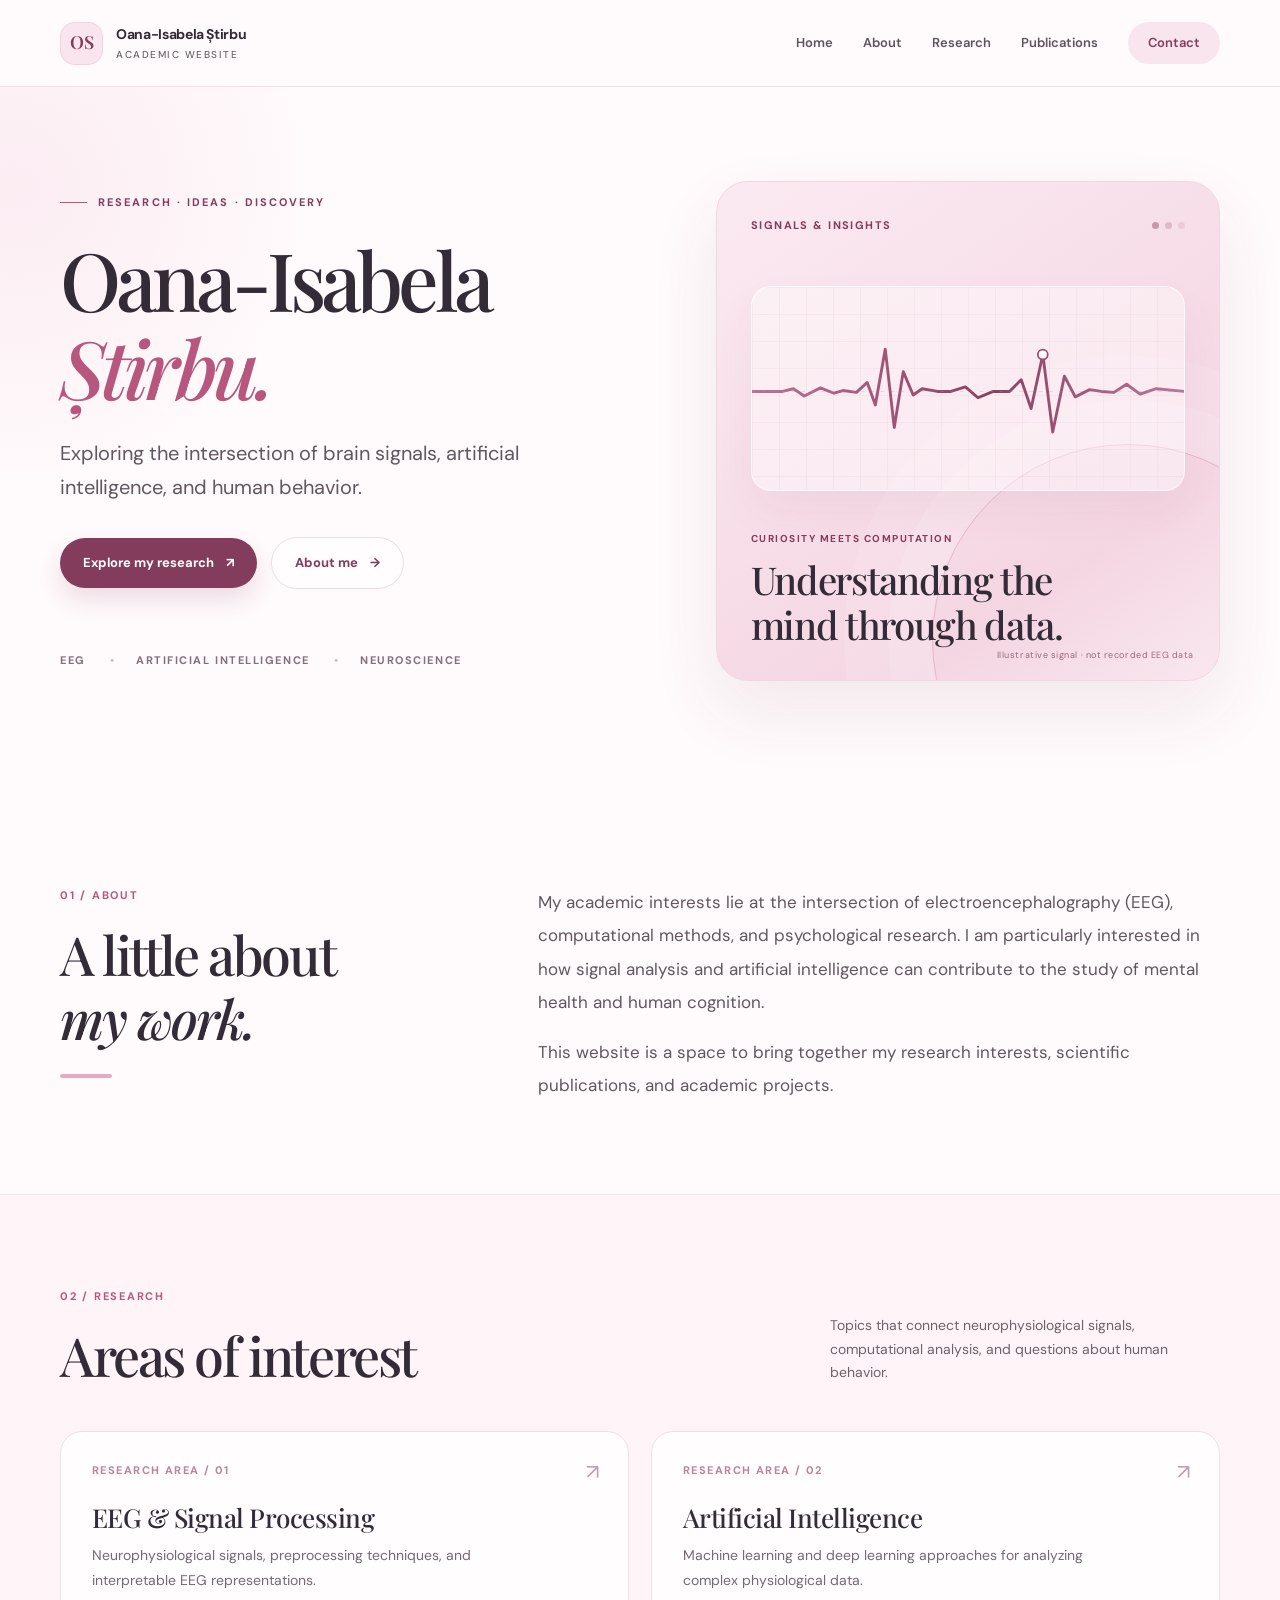
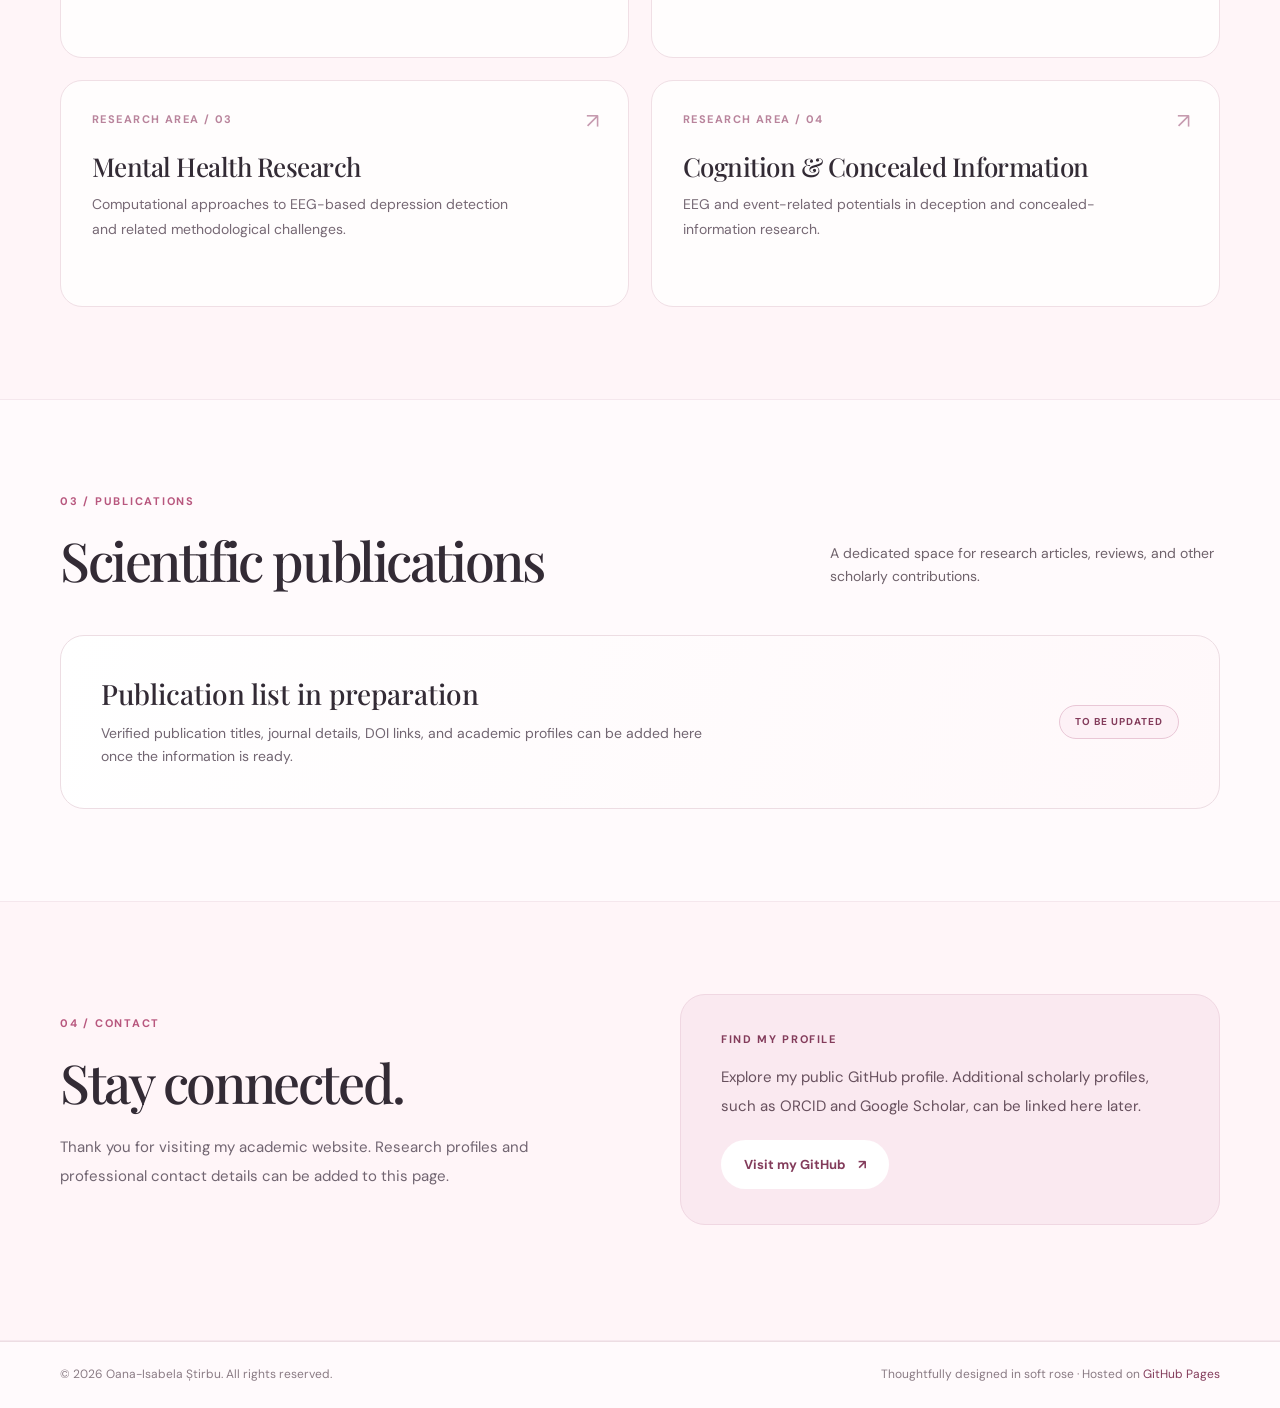
==== index.html @ c4bf199b "Add files via upload" ====
<!DOCTYPE html>
<html lang="en">
<head>
  <meta charset="UTF-8">
  <meta name="viewport" content="width=device-width, initial-scale=1.0">
  <meta name="theme-color" content="#fff8fa">
  <meta name="description" content="The academic website of Oana-Isabela Știrbu. Research interests in EEG, artificial intelligence, mental health, and cognitive neuroscience.">
  <meta property="og:type" content="website">
  <meta property="og:title" content="Oana-Isabela Știrbu | Academic Website">
  <meta property="og:description" content="Research, publications, and academic interests in EEG and artificial intelligence.">
  <title>Oana-Isabela Știrbu | Research & Publications</title>
  <link rel="preconnect" href="https://fonts.googleapis.com">
  <link rel="preconnect" href="https://fonts.gstatic.com" crossorigin>
  <link href="https://fonts.googleapis.com/css2?family=DM+Sans:wght@400;500;600;700&family=Playfair+Display:ital,wght@0,400;0,500;0,600;1,400;1,500&display=swap" rel="stylesheet">
  <style>
    :root {
      --paper: #fffafc;
      --cream: #fffdfd;
      --rose-50: #fdf2f6;
      --rose-100: #f9e5ed;
      --rose-200: #f2cedd;
      --rose-300: #e6a9c1;
      --rose-500: #b8577e;
      --rose-700: #833c5b;
      --ink: #332b35;
      --muted: #6f626b;
      --line: #eddde3;
      --shadow: 0 30px 70px rgba(116, 55, 81, .09);
    }
    * { box-sizing: border-box; }
    html { scroll-behavior: smooth; }
    body {
      margin: 0;
      background: var(--paper);
      color: var(--ink);
      font-family: "DM Sans", system-ui, -apple-system, Segoe UI, sans-serif;
      line-height: 1.65;
      -webkit-font-smoothing: antialiased;
    }
    a { color: inherit; }
    a:focus-visible, button:focus-visible { outline: 3px solid var(--rose-500); outline-offset: 4px; }
    ::selection { background: var(--rose-200); color: var(--ink); }
    .skip-link { position: absolute; top: -70px; left: 12px; z-index: 100; padding: 8px 16px; background: white; }
    .skip-link:focus { top: 12px; }
    .container { width: min(1160px, calc(100% - 64px)); margin: 0 auto; }
    .topbar {
      position: sticky; top: 0; z-index: 30;
      background: rgba(255, 250, 252, .92);
      backdrop-filter: blur(16px);
      border-bottom: 1px solid rgba(237, 221, 227, .82);
    }
    .topbar-inner { height: 86px; display: flex; align-items: center; justify-content: space-between; gap: 24px; }
    .brand { display: inline-flex; align-items: center; gap: 13px; text-decoration: none; min-width: 0; }
    .monogram {
      display: grid; place-items: center;
      height: 43px; width: 43px; border-radius: 15px;
      background: var(--rose-100); color: var(--rose-700);
      font-family: "Playfair Display", Georgia, serif;
      font-size: 18px; font-weight: 600;
      box-shadow: inset 0 0 0 1px rgba(184, 87, 126, .12);
    }
    .brand-name { font-weight: 700; font-size: 14px; letter-spacing: -.025em; white-space: nowrap; }
    .brand-sub { display: block; color: var(--muted); font-weight: 500; font-size: 10px; letter-spacing: .15em; text-transform: uppercase; margin-top: 1px; }
    .nav-links { display: flex; gap: 30px; align-items: center; }
    .nav-links a { font-size: 13px; font-weight: 600; text-decoration: none; color: #5f535d; transition: color .2s; }
    .nav-links a:hover { color: var(--rose-500); }
    .nav-links a:last-child { padding: 10px 20px; background: var(--rose-100); border-radius: 25px; color: var(--rose-700); }
    .nav-toggle { display: none; background: none; border: 1px solid var(--line); border-radius: 12px; padding: 9px 12px; color: var(--rose-700); cursor: pointer; font: inherit; }
    main { overflow: hidden; }
    section { scroll-margin-top: 106px; }
    .hero { position: relative; padding: 94px 0 113px; overflow: hidden; }
    .hero::before {
      content: ""; position: absolute; height: 600px; width: 600px;
      background: radial-gradient(circle, rgba(249, 229, 237, .66) 0%, rgba(249, 229, 237, 0) 71%);
      left: -285px; top: -200px; pointer-events: none;
    }
    .hero-grid { position: relative; display: grid; grid-template-columns: 1.08fr .92fr; gap: 64px; align-items: center; }
    .eyebrow { display: flex; align-items: center; gap: 11px; color: var(--rose-700); font-size: 11px; text-transform: uppercase; letter-spacing: .19em; font-weight: 700; }
    .eyebrow::before { content: ""; width: 27px; height: 1px; background: var(--rose-500); }
    h1, h2, h3, p { margin-top: 0; }
    .hero h1 { margin: 24px 0 26px; font: 500 clamp(58px, 6.3vw, 94px)/1.08 "Playfair Display", Georgia, serif; letter-spacing: -.06em; }
    .hero h1 span { display: block; }
    .hero h1 .name-last { color: var(--rose-500); font-style: italic; }
    .hero-lead { font: 400 clamp(17px, 1.7vw, 20px)/1.72 "DM Sans", sans-serif; max-width: 550px; color: #615760; margin-bottom: 33px; }
    .hero-actions { display: flex; flex-wrap: wrap; gap: 14px; align-items: center; }
    .btn { display: inline-flex; align-items: center; justify-content: center; gap: 12px; border-radius: 30px; text-decoration: none; padding: 14px 23px; font-size: 13px; font-weight: 700; transition: transform .2s, box-shadow .2s, background .2s; }
    .btn:hover { transform: translateY(-2px); }
    .btn-primary { background: var(--rose-700); color: white; box-shadow: 0 12px 23px rgba(131, 60, 91, .15); }
    .btn-primary:hover { background: #71314c; box-shadow: 0 15px 30px rgba(131, 60, 91, .19); }
    .btn-secondary { border: 1px solid var(--line); background: rgba(255,255,255,.68); color: var(--rose-700); }
    .hero-bottom { margin-top: 62px; display: flex; gap: 24px; flex-wrap: wrap; color: #81717c; font-size: 11px; font-weight: 700; text-transform: uppercase; letter-spacing: .14em; }
    .hero-bottom span:not(:first-child)::before { content: "•"; margin-right: 21px; color: #d5b6c3; }
    .visual-card {
      position: relative; isolation: isolate; min-height: 480px; padding: 34px;
      border-radius: 32px; background: linear-gradient(145deg, #fbeaf1 0%, #f4d6e2 75%, #f9e7ee 100%);
      box-shadow: var(--shadow); overflow: hidden;
      border: 1px solid #f1d7e0;
    }
    .visual-card::after { content: ""; position: absolute; z-index: -1; right: -105px; bottom: -156px; width: 390px; height: 390px; border: 1px solid rgba(175, 90, 123, .25); border-radius: 50%; box-shadow: 0 0 0 44px rgba(255,255,255,.11), 0 0 0 88px rgba(255,255,255,.09); }
    .visual-top { display: flex; align-items: center; justify-content: space-between; gap: 12px; color: var(--rose-700); font-size: 11px; font-weight: 700; text-transform: uppercase; letter-spacing: .13em; }
    .visual-dots { display: flex; gap: 6px; }
    .visual-dots i { display: block; width: 7px; height: 7px; border-radius: 50%; background: rgba(131,60,91,.43); }
    .visual-dots i:nth-child(2) { background: rgba(131,60,91,.22); }
    .visual-dots i:nth-child(3) { background: rgba(131,60,91,.12); }
    .wave-window {
      margin-top: 52px; border-radius: 20px; overflow: hidden;
      background: rgba(255,255,255,.42);
      border: 1px solid rgba(255,255,255,.67);
      box-shadow: 0 20px 40px rgba(137,61,95,.06);
    }
    .wave-window svg { display: block; height: auto; width: 100%; }
    .wave-line { stroke-dasharray: 1100; stroke-dashoffset: 1100; animation: reveal 2.7s 0.2s ease forwards; }
    @keyframes reveal { to { stroke-dashoffset: 0; } }
    .visual-copy { margin-top: 40px; }
    .visual-copy p { margin: 0 0 10px; color: var(--rose-700); font-size: 10px; font-weight: 700; letter-spacing: .15em; text-transform: uppercase; }
    .visual-copy h2 { margin: 0; max-width: 370px; font: 500 clamp(28px, 3vw, 43px)/1.16 "Playfair Display", Georgia, serif; letter-spacing: -.035em; }
    .visual-note { position: absolute; bottom: 17px; right: 25px; color: #936b7c; font-size: 9px; letter-spacing: .06em; }
    .section { padding: 92px 0; }
    .section--tinted { background: #fff5f8; border-top: 1px solid #f5e7ed; border-bottom: 1px solid #f5e7ed; }
    .section-heading { display: flex; justify-content: space-between; align-items: end; gap: 20px; margin-bottom: 44px; }
    .section-label { color: var(--rose-500); font-size: 11px; font-weight: 700; letter-spacing: .16em; text-transform: uppercase; margin-bottom: 18px; }
    .section-heading h2, .about-grid h2, .contact-grid h2 { margin-bottom: 0; font: 500 clamp(37px, 4.2vw, 56px)/1.18 "Playfair Display", Georgia, serif; letter-spacing: -.045em; }
    .section-heading p { color: var(--muted); font-size: 14px; max-width: 390px; margin-bottom: 3px; }
    .about-grid { display: grid; grid-template-columns: .72fr 1.28fr; align-items: start; gap: 95px; }
    .about-grid .about-copy { max-width: 670px; }
    .about-copy p { font-size: 17px; color: #615760; line-height: 1.95; }
    .about-copy p:last-child { margin-bottom: 0; }
    .about-accent { width: 52px; height: 4px; border-radius: 10px; background: var(--rose-300); margin-top: 25px; }
    .research-grid { display: grid; grid-template-columns: repeat(2, 1fr); gap: 22px; }
    .research-card { position: relative; min-height: 227px; padding: 29px 31px 28px; background: var(--cream); border: 1px solid #f0dfe5; border-radius: 22px; transition: transform .22s, box-shadow .22s; overflow: hidden; }
    .research-card:hover { transform: translateY(-4px); box-shadow: var(--shadow); }
    .research-card .card-number { color: #b9849c; font-size: 11px; letter-spacing: .13em; font-weight: 700; }
    .research-card h3 { margin: 22px 0 9px; font: 500 26px/1.28 "Playfair Display", Georgia, serif; letter-spacing: -.02em; }
    .research-card p { max-width: 430px; margin-bottom: 0; color: #766874; font-size: 14px; line-height: 1.78; }
    .research-card::after { content: "↗"; position: absolute; right: 29px; top: 23px; color: #c69aaf; font-size: 21px; }
    .publication-box { border: 1px solid var(--line); background: linear-gradient(110deg, white, #fff8fa); padding: 40px; border-radius: 24px; display: flex; gap: 25px; justify-content: space-between; align-items: center; }
    .publication-box h3 { font: 500 28px/1.3 "Playfair Display", Georgia, serif; margin-bottom: 9px; }
    .publication-box p { max-width: 630px; margin: 0; color: #716571; font-size: 14px; }
    .publication-tag { flex: 0 0 auto; border: 1px solid #e9c7d6; background: #fdf1f6; color: var(--rose-700); border-radius: 30px; padding: 8px 15px; font-size: 10px; text-transform: uppercase; font-weight: 700; letter-spacing: .1em; }
    .contact-section { padding-bottom: 115px; }
    .contact-grid { display: grid; grid-template-columns: 1fr 1fr; align-items: center; gap: 80px; }
    .contact-grid h2 { margin-bottom: 20px; }
    .contact-grid p { color: #716571; font-size: 15px; line-height: 1.9; max-width: 500px; }
    .contact-panel { padding: 35px 40px; background: #fae9f0; border-radius: 25px; border: 1px solid #f0d7e2; }
    .contact-panel .panel-label { color: var(--rose-700); font-size: 11px; font-weight: 700; text-transform: uppercase; letter-spacing: .15em; margin-bottom: 15px; }
    .contact-panel p { color: #67505d; margin-bottom: 20px; }
    .contact-panel .btn { background: white; color: var(--rose-700); }
    footer { border-top: 1px solid var(--line); padding: 23px 0; }
    .footer-inner { display: flex; justify-content: space-between; align-items: center; gap: 15px; color: #8a7b84; font-size: 12px; }
    .footer-inner a { color: var(--rose-700); text-decoration: none; }
    .footer-inner a:hover { text-decoration: underline; }
    @media (max-width: 920px) {
      .hero-grid { grid-template-columns: 1fr 1fr; gap: 32px; }
      .hero { padding: 70px 0 90px; }
      .visual-card { min-height: 440px; padding: 28px; }
      .nav-links { gap: 18px; }
      .about-grid { gap: 35px; }
      .contact-grid { gap: 35px; }
    }
    @media (max-width: 700px) {
      .container { width: min(100% - 36px, 560px); }
      .topbar-inner { height: 73px; }
      .brand-name { font-size: 12px; }
      .nav-toggle { display: inline-flex; }
      .nav-links { display: none; position: absolute; top: 73px; left: 0; right: 0; padding: 19px 23px 25px; background: var(--paper); flex-direction: column; align-items: stretch; gap: 7px; border-bottom: 1px solid var(--line); box-shadow: 0 18px 28px rgba(86, 51, 66, .08); }
      .nav-links.open { display: flex; }
      .nav-links a { padding: 10px 7px; }
      .nav-links a:last-child { text-align: center; }
      .hero { padding: 63px 0 75px; }
      .hero-grid, .about-grid, .contact-grid { grid-template-columns: 1fr; }
      .hero h1 { font-size: clamp(57px, 12vw, 76px); }
      .hero-lead { font-size: 17px; }
      .hero-bottom { margin-top: 34px; gap: 11px; }
      .hero-bottom span:not(:first-child)::before { margin-right: 8px; }
      .visual-card { min-height: 430px; }
      .section { padding: 70px 0; }
      .section-heading { display: block; }
      .section-heading h2 { margin-bottom: 17px; }
      .research-grid { grid-template-columns: 1fr; }
      .research-card { min-height: 190px; }
      .publication-box { padding: 28px; display: block; }
      .publication-tag { display: inline-block; margin-top: 22px; }
      .contact-section { padding-bottom: 70px; }
      .contact-panel { padding: 28px; }
      .footer-inner { display: block; }
      .footer-inner span { display: block; margin-top: 5px; }
    }
    @media (prefers-reduced-motion: reduce) {
      html { scroll-behavior: auto; }
      *, *::before, *::after { animation-duration: .01ms !important; transition-duration: .01ms !important; }
      .wave-line { stroke-dashoffset: 0; }
    }
  </style>
</head>
<body>
  <a class="skip-link" href="#main">Skip to content</a>
  <header class="topbar">
    <div class="container topbar-inner">
      <a class="brand" href="#home" aria-label="Oana-Isabela Știrbu, homepage">
        <span class="monogram" aria-hidden="true">OS</span>
        <span class="brand-name">Oana-Isabela Știrbu<span class="brand-sub">Academic website</span></span>
      </a>
      <button class="nav-toggle" type="button" aria-expanded="false" aria-controls="site-nav">Menu ☰</button>
      <nav class="nav-links" id="site-nav" aria-label="Main navigation">
        <a href="#home">Home</a>
        <a href="#about">About</a>
        <a href="#research">Research</a>
        <a href="#publications">Publications</a>
        <a href="#contact">Contact</a>
      </nav>
    </div>
  </header>

  <main id="main">
    <section class="hero" id="home" aria-labelledby="home-title">
      <div class="container hero-grid">
        <div>
          <div class="eyebrow">Research · Ideas · Discovery</div>
          <h1 id="home-title"><span>Oana-Isabela</span><span class="name-last">Știrbu.</span></h1>
          <p class="hero-lead">Exploring the intersection of brain signals, artificial intelligence, and human behavior.</p>
          <div class="hero-actions">
            <a class="btn btn-primary" href="#research">Explore my research <span aria-hidden="true">↗</span></a>
            <a class="btn btn-secondary" href="#about">About me <span aria-hidden="true">→</span></a>
          </div>
          <div class="hero-bottom" aria-label="Research areas">
            <span>EEG</span><span>Artificial Intelligence</span><span>Neuroscience</span>
          </div>
        </div>
        <div class="visual-card" aria-label="Decorative illustration of a conceptual EEG signal">
          <div class="visual-top"><span>Signals &amp; insights</span><span class="visual-dots" aria-hidden="true"><i></i><i></i><i></i></span></div>
          <div class="wave-window" aria-hidden="true">
            <svg viewBox="0 0 480 225" role="img" aria-label="Conceptual EEG waveform">
              <defs>
                <pattern id="grid" width="30" height="30" patternUnits="userSpaceOnUse"><path d="M 30 0 L 0 0 0 30" fill="none" stroke="#d9a9bd" stroke-opacity=".25" stroke-width="1"/></pattern>
                <linearGradient id="grad" x1="0" x2="1"><stop offset="0" stop-color="#bd7194"/><stop offset=".55" stop-color="#8b3f60"/><stop offset="1" stop-color="#ba7797"/></linearGradient>
              </defs>
              <rect width="480" height="225" fill="url(#grid)"/>
              <path d="M0 116 L34 116 L46 113 L58 121 L76 112 L91 118 L101 115 L116 117 L128 106 L137 131 L148 69 L158 156 L168 94 L179 120 L189 113 L206 116 L221 116 L237 111 L251 123 L268 116 L286 116 L299 103 L310 135 L323 75 L334 161 L347 99 L359 122 L375 114 L388 116 L402 117 L416 108 L431 119 L449 113 L480 116" fill="none" stroke="url(#grad)" stroke-width="3.2" stroke-linecap="round" stroke-linejoin="round" class="wave-line"/>
              <path d="M0 116 L480 116" stroke="#bc88a0" stroke-opacity=".32" stroke-width="1" stroke-dasharray="4 7"/>
              <circle cx="323" cy="75" r="5.5" fill="#fff" stroke="#9d4d71" stroke-width="2"/>
            </svg>
          </div>
          <div class="visual-copy">
            <p>Curiosity meets computation</p>
            <h2>Understanding the mind through data.</h2>
          </div>
          <span class="visual-note">Illustrative signal · not recorded EEG data</span>
        </div>
      </div>
    </section>

    <section class="section" id="about" aria-labelledby="about-title">
      <div class="container about-grid">
        <div>
          <div class="section-label">01 / About</div>
          <h2 id="about-title">A little about<br><em>my work.</em></h2>
          <div class="about-accent"></div>
        </div>
        <div class="about-copy">
          <p>My academic interests lie at the intersection of electroencephalography (EEG), computational methods, and psychological research. I am particularly interested in how signal analysis and artificial intelligence can contribute to the study of mental health and human cognition.</p>
          <p>This website is a space to bring together my research interests, scientific publications, and academic projects.</p>
        </div>
      </div>
    </section>

    <section class="section section--tinted" id="research" aria-labelledby="research-title">
      <div class="container">
        <div class="section-heading">
          <div><div class="section-label">02 / Research</div><h2 id="research-title">Areas of interest</h2></div>
          <p>Topics that connect neurophysiological signals, computational analysis, and questions about human behavior.</p>
        </div>
        <div class="research-grid">
          <article class="research-card"><div class="card-number">RESEARCH AREA / 01</div><h3>EEG &amp; Signal Processing</h3><p>Neurophysiological signals, preprocessing techniques, and interpretable EEG representations.</p></article>
          <article class="research-card"><div class="card-number">RESEARCH AREA / 02</div><h3>Artificial Intelligence</h3><p>Machine learning and deep learning approaches for analyzing complex physiological data.</p></article>
          <article class="research-card"><div class="card-number">RESEARCH AREA / 03</div><h3>Mental Health Research</h3><p>Computational approaches to EEG-based depression detection and related methodological challenges.</p></article>
          <article class="research-card"><div class="card-number">RESEARCH AREA / 04</div><h3>Cognition &amp; Concealed Information</h3><p>EEG and event-related potentials in deception and concealed-information research.</p></article>
        </div>
      </div>
    </section>

    <section class="section" id="publications" aria-labelledby="publications-title">
      <div class="container">
        <div class="section-heading">
          <div><div class="section-label">03 / Publications</div><h2 id="publications-title">Scientific publications</h2></div>
          <p>A dedicated space for research articles, reviews, and other scholarly contributions.</p>
        </div>
        <div class="publication-box">
          <div><h3>Publication list in preparation</h3><p>Verified publication titles, journal details, DOI links, and academic profiles can be added here once the information is ready.</p></div>
          <span class="publication-tag">To be updated</span>
        </div>
      </div>
    </section>

    <section class="section section--tinted contact-section" id="contact" aria-labelledby="contact-title">
      <div class="container contact-grid">
        <div>
          <div class="section-label">04 / Contact</div>
          <h2 id="contact-title">Stay connected.</h2>
          <p>Thank you for visiting my academic website. Research profiles and professional contact details can be added to this page.</p>
        </div>
        <div class="contact-panel">
          <div class="panel-label">Find my profile</div>
          <p>Explore my public GitHub profile. Additional scholarly profiles, such as ORCID and Google Scholar, can be linked here later.</p>
          <a class="btn" href="https://github.com/oanaisabelastirbu" target="_blank" rel="noopener noreferrer">Visit my GitHub <span aria-hidden="true">↗</span></a>
        </div>
      </div>
    </section>
  </main>

  <footer>
    <div class="container footer-inner"><div>© <span id="year">2026</span> Oana-Isabela Știrbu. All rights reserved.</div><span>Thoughtfully designed in soft rose · Hosted on <a href="https://pages.github.com/" target="_blank" rel="noopener noreferrer">GitHub Pages</a></span></div>
  </footer>
  <script>
    const toggle = document.querySelector('.nav-toggle');
    const navigation = document.querySelector('#site-nav');
    toggle.addEventListener('click', () => {
      const open = navigation.classList.toggle('open');
      toggle.setAttribute('aria-expanded', String(open));
    });
    navigation.querySelectorAll('a').forEach(link => link.addEventListener('click', () => {
      navigation.classList.remove('open');
      toggle.setAttribute('aria-expanded', 'false');
    }));
    document.querySelector('#year').textContent = new Date().getFullYear();
  </script>
</body>
</html>
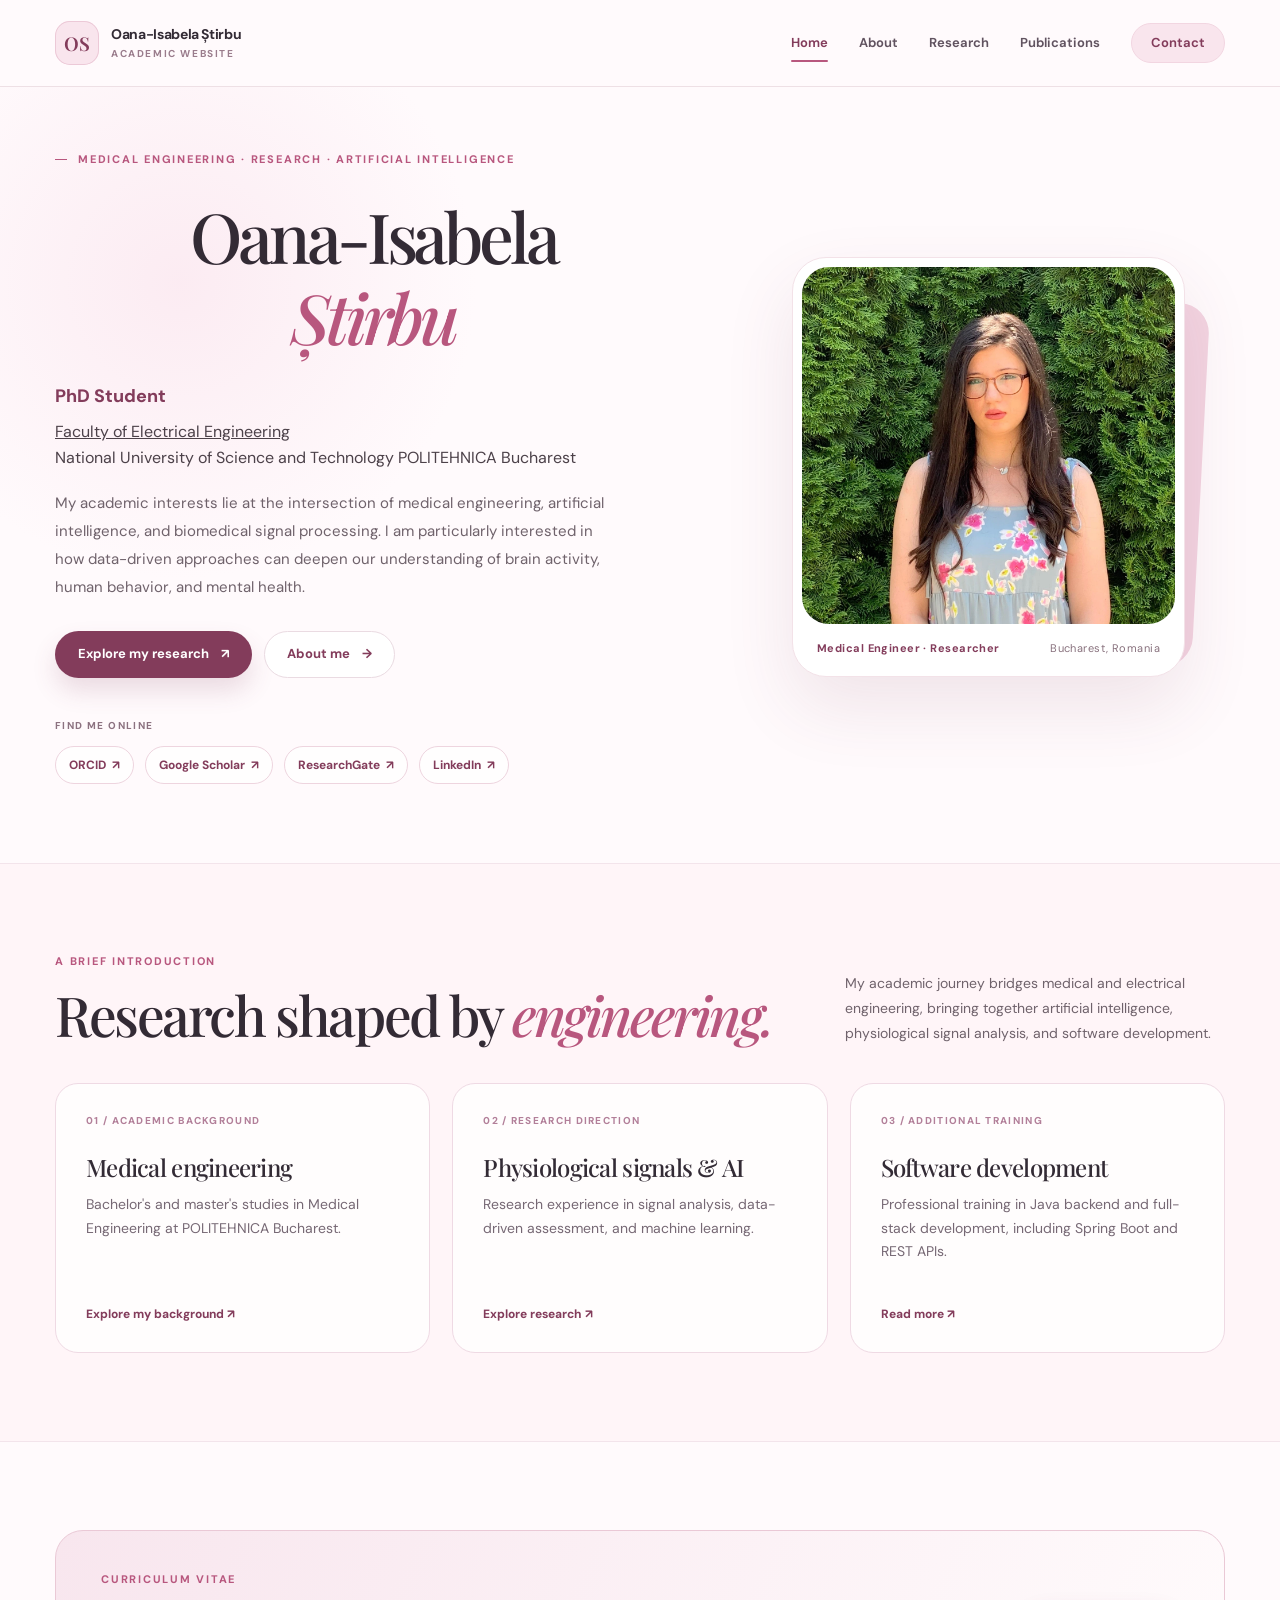
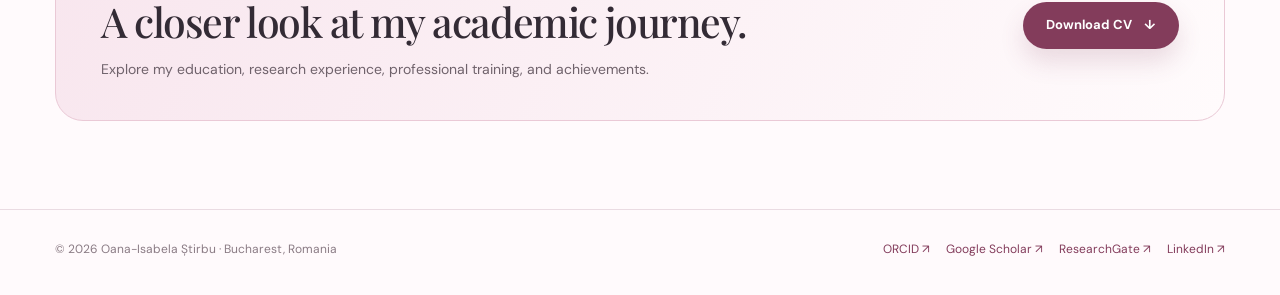
==== commit 071937df: "Publish academic website - version 15" ====
--- a/index.html
+++ b/index.html
@@ -1,327 +1,78 @@
 <!DOCTYPE html>
 <html lang="en">
 <head>
-  <meta charset="UTF-8">
-  <meta name="viewport" content="width=device-width, initial-scale=1.0">
-  <meta name="theme-color" content="#fff8fa">
-  <meta name="description" content="The academic website of Oana-Isabela Știrbu. Research interests in EEG, artificial intelligence, mental health, and cognitive neuroscience.">
+  <meta charset="utf-8">
+  <meta name="viewport" content="width=device-width, initial-scale=1">
+  <meta name="theme-color" content="#fffafc">
+  <meta name="description" content="Oana-Isabela Știrbu — PhD student in Electrical Engineering at POLITEHNICA Bucharest, medical engineer and researcher.">
   <meta property="og:type" content="website">
   <meta property="og:title" content="Oana-Isabela Știrbu | Academic Website">
-  <meta property="og:description" content="Research, publications, and academic interests in EEG and artificial intelligence.">
-  <title>Oana-Isabela Știrbu | Research & Publications</title>
+  <meta property="og:description" content="Oana-Isabela Știrbu — PhD student in Electrical Engineering at POLITEHNICA Bucharest, medical engineer and researcher.">
+  <meta property="og:image" content="https://oanaisabelastirbu.github.io/assets/oana-isabela-stirbu-portrait.webp">
+  <meta property="og:site_name" content="Oana-Isabela Știrbu | Academic Website">
+  <title>Oana-Isabela Știrbu | Academic Website</title>
+  <link rel="icon" href="assets/favicon.svg" type="image/svg+xml">
   <link rel="preconnect" href="https://fonts.googleapis.com">
   <link rel="preconnect" href="https://fonts.gstatic.com" crossorigin>
-  <link href="https://fonts.googleapis.com/css2?family=DM+Sans:wght@400;500;600;700&family=Playfair+Display:ital,wght@0,400;0,500;0,600;1,400;1,500&display=swap" rel="stylesheet">
-  <style>
-    :root {
-      --paper: #fffafc;
-      --cream: #fffdfd;
-      --rose-50: #fdf2f6;
-      --rose-100: #f9e5ed;
-      --rose-200: #f2cedd;
-      --rose-300: #e6a9c1;
-      --rose-500: #b8577e;
-      --rose-700: #833c5b;
-      --ink: #332b35;
-      --muted: #6f626b;
-      --line: #eddde3;
-      --shadow: 0 30px 70px rgba(116, 55, 81, .09);
-    }
-    * { box-sizing: border-box; }
-    html { scroll-behavior: smooth; }
-    body {
-      margin: 0;
-      background: var(--paper);
-      color: var(--ink);
-      font-family: "DM Sans", system-ui, -apple-system, Segoe UI, sans-serif;
-      line-height: 1.65;
-      -webkit-font-smoothing: antialiased;
-    }
-    a { color: inherit; }
-    a:focus-visible, button:focus-visible { outline: 3px solid var(--rose-500); outline-offset: 4px; }
-    ::selection { background: var(--rose-200); color: var(--ink); }
-    .skip-link { position: absolute; top: -70px; left: 12px; z-index: 100; padding: 8px 16px; background: white; }
-    .skip-link:focus { top: 12px; }
-    .container { width: min(1160px, calc(100% - 64px)); margin: 0 auto; }
-    .topbar {
-      position: sticky; top: 0; z-index: 30;
-      background: rgba(255, 250, 252, .92);
-      backdrop-filter: blur(16px);
-      border-bottom: 1px solid rgba(237, 221, 227, .82);
-    }
-    .topbar-inner { height: 86px; display: flex; align-items: center; justify-content: space-between; gap: 24px; }
-    .brand { display: inline-flex; align-items: center; gap: 13px; text-decoration: none; min-width: 0; }
-    .monogram {
-      display: grid; place-items: center;
-      height: 43px; width: 43px; border-radius: 15px;
-      background: var(--rose-100); color: var(--rose-700);
-      font-family: "Playfair Display", Georgia, serif;
-      font-size: 18px; font-weight: 600;
-      box-shadow: inset 0 0 0 1px rgba(184, 87, 126, .12);
-    }
-    .brand-name { font-weight: 700; font-size: 14px; letter-spacing: -.025em; white-space: nowrap; }
-    .brand-sub { display: block; color: var(--muted); font-weight: 500; font-size: 10px; letter-spacing: .15em; text-transform: uppercase; margin-top: 1px; }
-    .nav-links { display: flex; gap: 30px; align-items: center; }
-    .nav-links a { font-size: 13px; font-weight: 600; text-decoration: none; color: #5f535d; transition: color .2s; }
-    .nav-links a:hover { color: var(--rose-500); }
-    .nav-links a:last-child { padding: 10px 20px; background: var(--rose-100); border-radius: 25px; color: var(--rose-700); }
-    .nav-toggle { display: none; background: none; border: 1px solid var(--line); border-radius: 12px; padding: 9px 12px; color: var(--rose-700); cursor: pointer; font: inherit; }
-    main { overflow: hidden; }
-    section { scroll-margin-top: 106px; }
-    .hero { position: relative; padding: 94px 0 113px; overflow: hidden; }
-    .hero::before {
-      content: ""; position: absolute; height: 600px; width: 600px;
-      background: radial-gradient(circle, rgba(249, 229, 237, .66) 0%, rgba(249, 229, 237, 0) 71%);
-      left: -285px; top: -200px; pointer-events: none;
-    }
-    .hero-grid { position: relative; display: grid; grid-template-columns: 1.08fr .92fr; gap: 64px; align-items: center; }
-    .eyebrow { display: flex; align-items: center; gap: 11px; color: var(--rose-700); font-size: 11px; text-transform: uppercase; letter-spacing: .19em; font-weight: 700; }
-    .eyebrow::before { content: ""; width: 27px; height: 1px; background: var(--rose-500); }
-    h1, h2, h3, p { margin-top: 0; }
-    .hero h1 { margin: 24px 0 26px; font: 500 clamp(58px, 6.3vw, 94px)/1.08 "Playfair Display", Georgia, serif; letter-spacing: -.06em; }
-    .hero h1 span { display: block; }
-    .hero h1 .name-last { color: var(--rose-500); font-style: italic; }
-    .hero-lead { font: 400 clamp(17px, 1.7vw, 20px)/1.72 "DM Sans", sans-serif; max-width: 550px; color: #615760; margin-bottom: 33px; }
-    .hero-actions { display: flex; flex-wrap: wrap; gap: 14px; align-items: center; }
-    .btn { display: inline-flex; align-items: center; justify-content: center; gap: 12px; border-radius: 30px; text-decoration: none; padding: 14px 23px; font-size: 13px; font-weight: 700; transition: transform .2s, box-shadow .2s, background .2s; }
-    .btn:hover { transform: translateY(-2px); }
-    .btn-primary { background: var(--rose-700); color: white; box-shadow: 0 12px 23px rgba(131, 60, 91, .15); }
-    .btn-primary:hover { background: #71314c; box-shadow: 0 15px 30px rgba(131, 60, 91, .19); }
-    .btn-secondary { border: 1px solid var(--line); background: rgba(255,255,255,.68); color: var(--rose-700); }
-    .hero-bottom { margin-top: 62px; display: flex; gap: 24px; flex-wrap: wrap; color: #81717c; font-size: 11px; font-weight: 700; text-transform: uppercase; letter-spacing: .14em; }
-    .hero-bottom span:not(:first-child)::before { content: "•"; margin-right: 21px; color: #d5b6c3; }
-    .visual-card {
-      position: relative; isolation: isolate; min-height: 480px; padding: 34px;
-      border-radius: 32px; background: linear-gradient(145deg, #fbeaf1 0%, #f4d6e2 75%, #f9e7ee 100%);
-      box-shadow: var(--shadow); overflow: hidden;
-      border: 1px solid #f1d7e0;
-    }
-    .visual-card::after { content: ""; position: absolute; z-index: -1; right: -105px; bottom: -156px; width: 390px; height: 390px; border: 1px solid rgba(175, 90, 123, .25); border-radius: 50%; box-shadow: 0 0 0 44px rgba(255,255,255,.11), 0 0 0 88px rgba(255,255,255,.09); }
-    .visual-top { display: flex; align-items: center; justify-content: space-between; gap: 12px; color: var(--rose-700); font-size: 11px; font-weight: 700; text-transform: uppercase; letter-spacing: .13em; }
-    .visual-dots { display: flex; gap: 6px; }
-    .visual-dots i { display: block; width: 7px; height: 7px; border-radius: 50%; background: rgba(131,60,91,.43); }
-    .visual-dots i:nth-child(2) { background: rgba(131,60,91,.22); }
-    .visual-dots i:nth-child(3) { background: rgba(131,60,91,.12); }
-    .wave-window {
-      margin-top: 52px; border-radius: 20px; overflow: hidden;
-      background: rgba(255,255,255,.42);
-      border: 1px solid rgba(255,255,255,.67);
-      box-shadow: 0 20px 40px rgba(137,61,95,.06);
-    }
-    .wave-window svg { display: block; height: auto; width: 100%; }
-    .wave-line { stroke-dasharray: 1100; stroke-dashoffset: 1100; animation: reveal 2.7s 0.2s ease forwards; }
-    @keyframes reveal { to { stroke-dashoffset: 0; } }
-    .visual-copy { margin-top: 40px; }
-    .visual-copy p { margin: 0 0 10px; color: var(--rose-700); font-size: 10px; font-weight: 700; letter-spacing: .15em; text-transform: uppercase; }
-    .visual-copy h2 { margin: 0; max-width: 370px; font: 500 clamp(28px, 3vw, 43px)/1.16 "Playfair Display", Georgia, serif; letter-spacing: -.035em; }
-    .visual-note { position: absolute; bottom: 17px; right: 25px; color: #936b7c; font-size: 9px; letter-spacing: .06em; }
-    .section { padding: 92px 0; }
-    .section--tinted { background: #fff5f8; border-top: 1px solid #f5e7ed; border-bottom: 1px solid #f5e7ed; }
-    .section-heading { display: flex; justify-content: space-between; align-items: end; gap: 20px; margin-bottom: 44px; }
-    .section-label { color: var(--rose-500); font-size: 11px; font-weight: 700; letter-spacing: .16em; text-transform: uppercase; margin-bottom: 18px; }
-    .section-heading h2, .about-grid h2, .contact-grid h2 { margin-bottom: 0; font: 500 clamp(37px, 4.2vw, 56px)/1.18 "Playfair Display", Georgia, serif; letter-spacing: -.045em; }
-    .section-heading p { color: var(--muted); font-size: 14px; max-width: 390px; margin-bottom: 3px; }
-    .about-grid { display: grid; grid-template-columns: .72fr 1.28fr; align-items: start; gap: 95px; }
-    .about-grid .about-copy { max-width: 670px; }
-    .about-copy p { font-size: 17px; color: #615760; line-height: 1.95; }
-    .about-copy p:last-child { margin-bottom: 0; }
-    .about-accent { width: 52px; height: 4px; border-radius: 10px; background: var(--rose-300); margin-top: 25px; }
-    .research-grid { display: grid; grid-template-columns: repeat(2, 1fr); gap: 22px; }
-    .research-card { position: relative; min-height: 227px; padding: 29px 31px 28px; background: var(--cream); border: 1px solid #f0dfe5; border-radius: 22px; transition: transform .22s, box-shadow .22s; overflow: hidden; }
-    .research-card:hover { transform: translateY(-4px); box-shadow: var(--shadow); }
-    .research-card .card-number { color: #b9849c; font-size: 11px; letter-spacing: .13em; font-weight: 700; }
-    .research-card h3 { margin: 22px 0 9px; font: 500 26px/1.28 "Playfair Display", Georgia, serif; letter-spacing: -.02em; }
-    .research-card p { max-width: 430px; margin-bottom: 0; color: #766874; font-size: 14px; line-height: 1.78; }
-    .research-card::after { content: "↗"; position: absolute; right: 29px; top: 23px; color: #c69aaf; font-size: 21px; }
-    .publication-box { border: 1px solid var(--line); background: linear-gradient(110deg, white, #fff8fa); padding: 40px; border-radius: 24px; display: flex; gap: 25px; justify-content: space-between; align-items: center; }
-    .publication-box h3 { font: 500 28px/1.3 "Playfair Display", Georgia, serif; margin-bottom: 9px; }
-    .publication-box p { max-width: 630px; margin: 0; color: #716571; font-size: 14px; }
-    .publication-tag { flex: 0 0 auto; border: 1px solid #e9c7d6; background: #fdf1f6; color: var(--rose-700); border-radius: 30px; padding: 8px 15px; font-size: 10px; text-transform: uppercase; font-weight: 700; letter-spacing: .1em; }
-    .contact-section { padding-bottom: 115px; }
-    .contact-grid { display: grid; grid-template-columns: 1fr 1fr; align-items: center; gap: 80px; }
-    .contact-grid h2 { margin-bottom: 20px; }
-    .contact-grid p { color: #716571; font-size: 15px; line-height: 1.9; max-width: 500px; }
-    .contact-panel { padding: 35px 40px; background: #fae9f0; border-radius: 25px; border: 1px solid #f0d7e2; }
-    .contact-panel .panel-label { color: var(--rose-700); font-size: 11px; font-weight: 700; text-transform: uppercase; letter-spacing: .15em; margin-bottom: 15px; }
-    .contact-panel p { color: #67505d; margin-bottom: 20px; }
-    .contact-panel .btn { background: white; color: var(--rose-700); }
-    footer { border-top: 1px solid var(--line); padding: 23px 0; }
-    .footer-inner { display: flex; justify-content: space-between; align-items: center; gap: 15px; color: #8a7b84; font-size: 12px; }
-    .footer-inner a { color: var(--rose-700); text-decoration: none; }
-    .footer-inner a:hover { text-decoration: underline; }
-    @media (max-width: 920px) {
-      .hero-grid { grid-template-columns: 1fr 1fr; gap: 32px; }
-      .hero { padding: 70px 0 90px; }
-      .visual-card { min-height: 440px; padding: 28px; }
-      .nav-links { gap: 18px; }
-      .about-grid { gap: 35px; }
-      .contact-grid { gap: 35px; }
-    }
-    @media (max-width: 700px) {
-      .container { width: min(100% - 36px, 560px); }
-      .topbar-inner { height: 73px; }
-      .brand-name { font-size: 12px; }
-      .nav-toggle { display: inline-flex; }
-      .nav-links { display: none; position: absolute; top: 73px; left: 0; right: 0; padding: 19px 23px 25px; background: var(--paper); flex-direction: column; align-items: stretch; gap: 7px; border-bottom: 1px solid var(--line); box-shadow: 0 18px 28px rgba(86, 51, 66, .08); }
-      .nav-links.open { display: flex; }
-      .nav-links a { padding: 10px 7px; }
-      .nav-links a:last-child { text-align: center; }
-      .hero { padding: 63px 0 75px; }
-      .hero-grid, .about-grid, .contact-grid { grid-template-columns: 1fr; }
-      .hero h1 { font-size: clamp(57px, 12vw, 76px); }
-      .hero-lead { font-size: 17px; }
-      .hero-bottom { margin-top: 34px; gap: 11px; }
-      .hero-bottom span:not(:first-child)::before { margin-right: 8px; }
-      .visual-card { min-height: 430px; }
-      .section { padding: 70px 0; }
-      .section-heading { display: block; }
-      .section-heading h2 { margin-bottom: 17px; }
-      .research-grid { grid-template-columns: 1fr; }
-      .research-card { min-height: 190px; }
-      .publication-box { padding: 28px; display: block; }
-      .publication-tag { display: inline-block; margin-top: 22px; }
-      .contact-section { padding-bottom: 70px; }
-      .contact-panel { padding: 28px; }
-      .footer-inner { display: block; }
-      .footer-inner span { display: block; margin-top: 5px; }
-    }
-    @media (prefers-reduced-motion: reduce) {
-      html { scroll-behavior: auto; }
-      *, *::before, *::after { animation-duration: .01ms !important; transition-duration: .01ms !important; }
-      .wave-line { stroke-dashoffset: 0; }
-    }
-  </style>
+  <link href="https://fonts.googleapis.com/css2?family=DM+Sans:wght@400;500;600;700;800&family=Playfair+Display:ital,wght@0,400;0,500;0,600;1,400;1,500&display=swap" rel="stylesheet">
+  <link rel="stylesheet" href="styles.css">
+  <script src="script.js" defer></script>
 </head>
 <body>
-  <a class="skip-link" href="#main">Skip to content</a>
+  <a href="#main" class="skip-link">Skip to content</a>
   <header class="topbar">
     <div class="container topbar-inner">
-      <a class="brand" href="#home" aria-label="Oana-Isabela Știrbu, homepage">
+      <a class="brand" href="index.html" aria-label="Oana-Isabela Știrbu — Home">
         <span class="monogram" aria-hidden="true">OS</span>
         <span class="brand-name">Oana-Isabela Știrbu<span class="brand-sub">Academic website</span></span>
       </a>
-      <button class="nav-toggle" type="button" aria-expanded="false" aria-controls="site-nav">Menu ☰</button>
-      <nav class="nav-links" id="site-nav" aria-label="Main navigation">
-        <a href="#home">Home</a>
-        <a href="#about">About</a>
-        <a href="#research">Research</a>
-        <a href="#publications">Publications</a>
-        <a href="#contact">Contact</a>
-      </nav>
+      <button type="button" class="nav-toggle" aria-expanded="false" aria-controls="site-nav">Menu ☰</button>
+      <nav class="nav-links" id="site-nav" aria-label="Main navigation"><a href="index.html" aria-current="page">Home</a><a href="about.html">About</a><a href="research.html">Research</a><a href="publications.html">Publications</a><a href="contact.html" class="nav-contact">Contact</a></nav>
     </div>
   </header>
-
   <main id="main">
-    <section class="hero" id="home" aria-labelledby="home-title">
-      <div class="container hero-grid">
-        <div>
-          <div class="eyebrow">Research · Ideas · Discovery</div>
-          <h1 id="home-title"><span>Oana-Isabela</span><span class="name-last">Știrbu.</span></h1>
-          <p class="hero-lead">Exploring the intersection of brain signals, artificial intelligence, and human behavior.</p>
-          <div class="hero-actions">
-            <a class="btn btn-primary" href="#research">Explore my research <span aria-hidden="true">↗</span></a>
-            <a class="btn btn-secondary" href="#about">About me <span aria-hidden="true">→</span></a>
-          </div>
-          <div class="hero-bottom" aria-label="Research areas">
-            <span>EEG</span><span>Artificial Intelligence</span><span>Neuroscience</span>
-          </div>
-        </div>
-        <div class="visual-card" aria-label="Decorative illustration of a conceptual EEG signal">
-          <div class="visual-top"><span>Signals &amp; insights</span><span class="visual-dots" aria-hidden="true"><i></i><i></i><i></i></span></div>
-          <div class="wave-window" aria-hidden="true">
-            <svg viewBox="0 0 480 225" role="img" aria-label="Conceptual EEG waveform">
-              <defs>
-                <pattern id="grid" width="30" height="30" patternUnits="userSpaceOnUse"><path d="M 30 0 L 0 0 0 30" fill="none" stroke="#d9a9bd" stroke-opacity=".25" stroke-width="1"/></pattern>
-                <linearGradient id="grad" x1="0" x2="1"><stop offset="0" stop-color="#bd7194"/><stop offset=".55" stop-color="#8b3f60"/><stop offset="1" stop-color="#ba7797"/></linearGradient>
-              </defs>
-              <rect width="480" height="225" fill="url(#grid)"/>
-              <path d="M0 116 L34 116 L46 113 L58 121 L76 112 L91 118 L101 115 L116 117 L128 106 L137 131 L148 69 L158 156 L168 94 L179 120 L189 113 L206 116 L221 116 L237 111 L251 123 L268 116 L286 116 L299 103 L310 135 L323 75 L334 161 L347 99 L359 122 L375 114 L388 116 L402 117 L416 108 L431 119 L449 113 L480 116" fill="none" stroke="url(#grad)" stroke-width="3.2" stroke-linecap="round" stroke-linejoin="round" class="wave-line"/>
-              <path d="M0 116 L480 116" stroke="#bc88a0" stroke-opacity=".32" stroke-width="1" stroke-dasharray="4 7"/>
-              <circle cx="323" cy="75" r="5.5" fill="#fff" stroke="#9d4d71" stroke-width="2"/>
-            </svg>
-          </div>
-          <div class="visual-copy">
-            <p>Curiosity meets computation</p>
-            <h2>Understanding the mind through data.</h2>
-          </div>
-          <span class="visual-note">Illustrative signal · not recorded EEG data</span>
-        </div>
+<section class="hero-home" aria-labelledby="home-title">
+  <div class="container hero-grid">
+    <div class="hero-copy">
+      <div class="eyebrow">Medical engineering · Research · Artificial intelligence</div>
+      <h1 class="hero-name" id="home-title"><span>Oana-Isabela</span><span class="last-name">Știrbu</span></h1>
+      <p class="hero-role">PhD Student</p>
+      <p class="hero-affiliation"><a href="https://upb.ro/en/faculties/the-faculty-of-electrical-engineering/" target="_blank" rel="noopener noreferrer">Faculty of Electrical Engineering</a><br>National University of Science and Technology POLITEHNICA Bucharest</p>
+      <p class="hero-summary">My academic interests lie at the intersection of medical engineering, artificial intelligence, and biomedical signal processing. I am particularly interested in how data-driven approaches can deepen our understanding of brain activity, human behavior, and mental health.</p>
+      <div class="hero-actions">
+        <a class="btn btn-primary" href="research.html">Explore my research <span aria-hidden="true">↗</span></a>
+        <a class="btn btn-soft" href="about.html">About me <span aria-hidden="true">→</span></a>
       </div>
-    </section>
-
-    <section class="section" id="about" aria-labelledby="about-title">
-      <div class="container about-grid">
-        <div>
-          <div class="section-label">01 / About</div>
-          <h2 id="about-title">A little about<br><em>my work.</em></h2>
-          <div class="about-accent"></div>
-        </div>
-        <div class="about-copy">
-          <p>My academic interests lie at the intersection of electroencephalography (EEG), computational methods, and psychological research. I am particularly interested in how signal analysis and artificial intelligence can contribute to the study of mental health and human cognition.</p>
-          <p>This website is a space to bring together my research interests, scientific publications, and academic projects.</p>
-        </div>
-      </div>
-    </section>
-
-    <section class="section section--tinted" id="research" aria-labelledby="research-title">
-      <div class="container">
-        <div class="section-heading">
-          <div><div class="section-label">02 / Research</div><h2 id="research-title">Areas of interest</h2></div>
-          <p>Topics that connect neurophysiological signals, computational analysis, and questions about human behavior.</p>
-        </div>
-        <div class="research-grid">
-          <article class="research-card"><div class="card-number">RESEARCH AREA / 01</div><h3>EEG &amp; Signal Processing</h3><p>Neurophysiological signals, preprocessing techniques, and interpretable EEG representations.</p></article>
-          <article class="research-card"><div class="card-number">RESEARCH AREA / 02</div><h3>Artificial Intelligence</h3><p>Machine learning and deep learning approaches for analyzing complex physiological data.</p></article>
-          <article class="research-card"><div class="card-number">RESEARCH AREA / 03</div><h3>Mental Health Research</h3><p>Computational approaches to EEG-based depression detection and related methodological challenges.</p></article>
-          <article class="research-card"><div class="card-number">RESEARCH AREA / 04</div><h3>Cognition &amp; Concealed Information</h3><p>EEG and event-related potentials in deception and concealed-information research.</p></article>
-        </div>
-      </div>
-    </section>
-
-    <section class="section" id="publications" aria-labelledby="publications-title">
-      <div class="container">
-        <div class="section-heading">
-          <div><div class="section-label">03 / Publications</div><h2 id="publications-title">Scientific publications</h2></div>
-          <p>A dedicated space for research articles, reviews, and other scholarly contributions.</p>
-        </div>
-        <div class="publication-box">
-          <div><h3>Publication list in preparation</h3><p>Verified publication titles, journal details, DOI links, and academic profiles can be added here once the information is ready.</p></div>
-          <span class="publication-tag">To be updated</span>
-        </div>
-      </div>
-    </section>
-
-    <section class="section section--tinted contact-section" id="contact" aria-labelledby="contact-title">
-      <div class="container contact-grid">
-        <div>
-          <div class="section-label">04 / Contact</div>
-          <h2 id="contact-title">Stay connected.</h2>
-          <p>Thank you for visiting my academic website. Research profiles and professional contact details can be added to this page.</p>
-        </div>
-        <div class="contact-panel">
-          <div class="panel-label">Find my profile</div>
-          <p>Explore my public GitHub profile. Additional scholarly profiles, such as ORCID and Google Scholar, can be linked here later.</p>
-          <a class="btn" href="https://github.com/oanaisabelastirbu" target="_blank" rel="noopener noreferrer">Visit my GitHub <span aria-hidden="true">↗</span></a>
-        </div>
-      </div>
-    </section>
+      <div class="profile-line" aria-label="Academic and professional profiles"><span class="profile-label">Find me online</span><a class="profile-pill" href="https://orcid.org/0009-0006-0638-6129" target="_blank" rel="noopener noreferrer">ORCID <span aria-hidden="true">↗</span></a><a class="profile-pill" href="https://scholar.google.com/citations?user=xwFdx1cAAAAJ&amp;hl=ro" target="_blank" rel="noopener noreferrer">Google Scholar <span aria-hidden="true">↗</span></a><a class="profile-pill" href="https://www.researchgate.net/profile/Stirbu-Oana-Isabela" target="_blank" rel="noopener noreferrer">ResearchGate <span aria-hidden="true">↗</span></a><a class="profile-pill" href="https://www.linkedin.com/in/stirbu-oana-isabela/" target="_blank" rel="noopener noreferrer">LinkedIn <span aria-hidden="true">↗</span></a></div>
+    </div>
+    <figure class="portrait-wrap">
+      <img src="assets/oana-isabela-stirbu-portrait.webp" alt="Oana-Isabela Știrbu, outdoor portrait" width="1300" height="1244" fetchpriority="high" decoding="async">
+      <figcaption class="portrait-caption"><strong>Medical Engineer · Researcher</strong><span>Bucharest, Romania</span></figcaption>
+    </figure>
+  </div>
+</section>
+<section class="section section-tinted">
+  <div class="container">
+    <div class="section-head"><div><div class="section-label">A brief introduction</div><h2>Research shaped by <span class="em">engineering.</span></h2></div><p>My academic journey bridges medical and electrical engineering, bringing together artificial intelligence, physiological signal analysis, and software development.</p></div>
+    <div class="feature-grid">
+      <a class="feature-card" href="about.html"><span class="card-label">01 / Academic background</span><h3>Medical engineering</h3><p>Bachelor's and master's studies in Medical Engineering at POLITEHNICA Bucharest.</p><span class="card-cta">Explore my background ↗</span></a>
+      <a class="feature-card" href="research.html"><span class="card-label">02 / Research direction</span><h3>Physiological signals &amp; AI</h3><p>Research experience in signal analysis, data-driven assessment, and machine learning.</p><span class="card-cta">Explore research ↗</span></a>
+      <a class="feature-card" href="about.html#software"><span class="card-label">03 / Additional training</span><h3>Software development</h3><p>Professional training in Java backend and full-stack development, including Spring Boot and REST APIs.</p><span class="card-cta">Read more ↗</span></a>
+    </div>
+  </div>
+</section>
+<section class="section">
+  <div class="container home-band">
+    <div><div class="section-label">Curriculum vitae</div><h2>A closer look at my academic journey.</h2><p>Explore my education, research experience, professional training, and achievements.</p></div>
+    <a class="btn btn-primary" href="assets/Oana-Isabela_Stirbu_CV.pdf" download="Oana-Isabela_Stirbu_CV.pdf">Download CV <span aria-hidden="true">↓</span></a>
+  </div>
+</section>
   </main>
-
-  <footer>
-    <div class="container footer-inner"><div>© <span id="year">2026</span> Oana-Isabela Știrbu. All rights reserved.</div><span>Thoughtfully designed in soft rose · Hosted on <a href="https://pages.github.com/" target="_blank" rel="noopener noreferrer">GitHub Pages</a></span></div>
+  <footer class="footer">
+    <div class="container footer-inner">
+      <span>© <span data-year>2026</span> Oana-Isabela Știrbu · Bucharest, Romania</span>
+      <div class="footer-links"><a class="footer-profile" href="https://orcid.org/0009-0006-0638-6129" target="_blank" rel="noopener noreferrer">ORCID <span aria-hidden="true">↗</span></a><a class="footer-profile" href="https://scholar.google.com/citations?user=xwFdx1cAAAAJ&amp;hl=ro" target="_blank" rel="noopener noreferrer">Google Scholar <span aria-hidden="true">↗</span></a><a class="footer-profile" href="https://www.researchgate.net/profile/Stirbu-Oana-Isabela" target="_blank" rel="noopener noreferrer">ResearchGate <span aria-hidden="true">↗</span></a><a class="footer-profile" href="https://www.linkedin.com/in/stirbu-oana-isabela/" target="_blank" rel="noopener noreferrer">LinkedIn <span aria-hidden="true">↗</span></a></div>
+    </div>
   </footer>
-  <script>
-    const toggle = document.querySelector('.nav-toggle');
-    const navigation = document.querySelector('#site-nav');
-    toggle.addEventListener('click', () => {
-      const open = navigation.classList.toggle('open');
-      toggle.setAttribute('aria-expanded', String(open));
-    });
-    navigation.querySelectorAll('a').forEach(link => link.addEventListener('click', () => {
-      navigation.classList.remove('open');
-      toggle.setAttribute('aria-expanded', 'false');
-    }));
-    document.querySelector('#year').textContent = new Date().getFullYear();
-  </script>
 </body>
 </html>
--- a/styles.css
+++ b/styles.css
@@ -0,0 +1,158 @@
+:root{
+  --paper:#fffafc; --paper-deep:#fff3f7; --cream:#fffdfd; --rose-50:#fff1f6;
+  --rose-100:#f9e5ed; --rose-200:#f1ccdb; --rose-300:#e6a9c1;
+  --rose-500:#b8577e; --rose-700:#833c5b; --rose-800:#6f314b;
+  --ink:#332b35; --muted:#6f626b; --line:#eadbe2; --line-strong:#dfc7d1;
+  --shadow:0 30px 70px rgba(116,55,81,.11); --serif:'Playfair Display',Georgia,serif;
+  --sans:'DM Sans',-apple-system,BlinkMacSystemFont,'Segoe UI',sans-serif;
+}
+*{box-sizing:border-box}
+html{scroll-behavior:smooth}
+body{margin:0;color:var(--ink);background:var(--paper);font:400 16px/1.7 var(--sans);-webkit-font-smoothing:antialiased}
+a{color:inherit} a:focus-visible,button:focus-visible{outline:3px solid var(--rose-500);outline-offset:4px}
+::selection{background:var(--rose-200);color:var(--ink)}
+img{max-width:100%} main{overflow:hidden}
+.container{width:min(1170px,calc(100% - 70px));margin-inline:auto}
+.skip-link{position:absolute;top:-70px;left:14px;z-index:100;padding:10px 16px;background:#fff;border:1px solid var(--line);border-radius:9px}
+.skip-link:focus{top:12px}
+.topbar{position:sticky;top:0;z-index:30;background:rgba(255,250,252,.94);backdrop-filter:blur(18px);border-bottom:1px solid rgba(237,221,227,.9)}
+.topbar-inner{min-height:86px;display:flex;align-items:center;justify-content:space-between;gap:22px}
+.brand{display:flex;align-items:center;gap:12px;text-decoration:none;min-width:0}
+.monogram{display:grid;place-items:center;width:44px;height:44px;border-radius:15px;background:var(--rose-100);color:var(--rose-700);box-shadow:inset 0 0 0 1px #ecc9d7;font:600 19px var(--serif)}
+.brand-name{font-weight:700;font-size:14px;letter-spacing:-.025em;line-height:1.28;white-space:nowrap}
+.brand-sub{display:block;margin-top:4px;font-size:10px;font-weight:700;letter-spacing:.16em;text-transform:uppercase;color:#9a7c8c}
+.nav-links{display:flex;align-items:center;gap:31px}
+.nav-links a{position:relative;font-size:13px;font-weight:650;line-height:1.5;color:#615360;text-decoration:none;transition:color .18s}
+.nav-links a:hover,.nav-links a[aria-current=page]{color:var(--rose-700)}
+.nav-links a[aria-current=page]::after{content:"";position:absolute;left:0;right:0;bottom:-9px;height:2px;border-radius:4px;background:var(--rose-500)}
+.nav-links .nav-contact{background:var(--rose-100);color:var(--rose-700);border:1px solid #f2d6e1;padding:9px 19px;border-radius:24px}
+.nav-links .nav-contact::after{display:none}
+.nav-toggle{display:none;border:1px solid var(--line);background:#fff5f9;color:var(--rose-700);border-radius:12px;padding:9px 14px;font:600 13px var(--sans);cursor:pointer}
+.eyebrow,.section-label{font-size:11px;font-weight:750;letter-spacing:.16em;text-transform:uppercase;color:var(--rose-500)}
+.eyebrow{display:flex;align-items:center;gap:11px;margin-bottom:28px}
+.eyebrow::before{content:"";width:12px;flex:0 0 12px;height:1px;background:var(--rose-500)}
+.hero-home{padding:63px 0 79px;position:relative;isolation:isolate}
+.hero-home::before{content:"";position:absolute;z-index:-1;left:-140px;top:-130px;width:640px;height:650px;background:radial-gradient(circle,#fae4edaa,transparent 65%);pointer-events:none}
+.hero-grid{display:grid;grid-template-columns:minmax(0,1.15fr) minmax(0,.85fr);gap:62px;align-items:center}
+.hero-copy{min-width:0}
+.hero-name{margin:0 0 29px;font:500 clamp(52px,5.4vw,79px)/1.1 var(--serif);letter-spacing:-.06em;text-align:center}
+.hero-name>span{display:block;white-space:nowrap}
+.hero-name .last-name{color:var(--rose-500);font-style:italic;font-weight:500;margin-top:5px}
+.hero-role{margin:0 0 10px;font-weight:750;color:var(--rose-700);font-size:18px;line-height:1.45}
+.hero-affiliation{margin:0 0 18px;font-size:16px;line-height:1.62;color:#4c4149}
+.hero-summary{margin:0 0 30px;max-width:560px;font-size:15px;line-height:1.88;color:var(--muted)}
+.hero-actions{display:flex;flex-wrap:wrap;align-items:center;gap:12px}
+.btn{display:inline-flex;align-items:center;justify-content:center;gap:12px;padding:13px 22px;border:1px solid transparent;border-radius:28px;text-decoration:none;font:700 13px/1.4 var(--sans);white-space:nowrap;transition:transform .2s,box-shadow .2s,background .2s}
+.btn:hover{transform:translateY(-2px)}
+.btn-primary{background:var(--rose-700);color:white;box-shadow:0 13px 24px rgba(131,60,91,.16)}
+.btn-primary:hover{background:var(--rose-800)}
+.btn-soft{background:#fff;border-color:var(--line);color:var(--rose-700)}
+.btn-soft:hover{box-shadow:0 10px 24px rgba(131,60,91,.07)}
+.btn-text{padding-left:0;padding-right:0;color:var(--rose-700)}
+.profile-line{display:flex;flex-wrap:wrap;gap:11px;margin-top:39px;align-items:center}
+.profile-line .profile-label{width:100%;font-size:10px;color:#8c7280;text-transform:uppercase;font-weight:750;letter-spacing:.14em;margin-bottom:1px}
+.profile-pill{display:inline-flex;align-items:center;gap:6px;padding:8px 13px;border:1px solid #eed5df;border-radius:25px;background:rgba(255,255,255,.83);text-decoration:none;font-size:12px;font-weight:700;color:var(--rose-700);transition:background .2s,border-color .2s,transform .2s}
+.profile-pill:hover{background:var(--rose-100);border-color:var(--rose-300);transform:translateY(-1px)}
+.portrait-wrap{position:relative;max-width:393px;margin-left:auto;width:100%;padding:9px;background:#fff;border:1px solid #f3e2e8;border-radius:34px;box-shadow:var(--shadow)}
+.portrait-wrap::before{content:"";position:absolute;z-index:-1;width:90%;height:87%;top:37px;right:-17px;border-radius:30px;background:#f3d4e1;transform:rotate(3deg)}
+.portrait-wrap img{display:block;width:100%;height:auto;aspect-ratio:auto;object-fit:contain;border-radius:27px}
+.portrait-caption{display:flex;justify-content:space-between;align-items:center;gap:16px;padding:15px 15px 10px;color:#88717d;font-size:11px;letter-spacing:.04em}
+.portrait-caption strong{color:var(--rose-700);font-size:11px}
+.section{padding:88px 0}
+.section-tinted{background:#fff5f8;border-block:1px solid #f3e4eb}
+.section-head{display:flex;justify-content:space-between;align-items:end;gap:30px;margin-bottom:36px}
+.section-head h2,.headline{margin:11px 0 0;font:500 clamp(34px,4.3vw,57px)/1.18 var(--serif);letter-spacing:-.044em}
+.section-head p{max-width:380px;margin:0;color:var(--muted);font-size:14px;line-height:1.8}
+.em{font-style:italic;color:var(--rose-500)}
+.feature-grid{display:grid;grid-template-columns:repeat(3,minmax(0,1fr));gap:22px}
+.feature-card{border:1px solid #efdae4;border-radius:23px;background:var(--cream);padding:28px 30px 27px;text-decoration:none;min-height:270px;display:flex;flex-direction:column;transition:transform .22s,box-shadow .22s}
+.feature-card:hover{transform:translateY(-4px);box-shadow:var(--shadow)}
+.feature-card .card-label{font-size:10px;font-weight:750;letter-spacing:.13em;color:#b27f99;text-transform:uppercase}
+.feature-card h3{font:500 24px/1.3 var(--serif);letter-spacing:-.03em;margin:23px 0 10px}
+.feature-card p{margin:0 0 15px;color:#766874;font-size:14px;line-height:1.7}
+.feature-card .card-cta{margin-top:auto;color:var(--rose-700);font-size:12px;font-weight:750}
+.home-band{display:flex;align-items:center;justify-content:space-between;gap:30px;border:1px solid #eac9d6;border-radius:28px;padding:39px 45px;background:linear-gradient(115deg,#f8e6ee,#fffbfc)}
+.home-band h2{font:500 clamp(27px,3.2vw,41px)/1.25 var(--serif);letter-spacing:-.035em;margin:8px 0 10px}
+.home-band p{color:var(--muted);font-size:14px;max-width:650px;margin:0}
+.page-intro{padding:77px 0 55px;position:relative}
+.page-intro::after{content:"";position:absolute;z-index:-1;right:0;top:0;width:60%;height:100%;background:radial-gradient(ellipse at 70% 24%,#f9e3edaf,transparent 67%)}
+.page-intro .eyebrow{margin-bottom:20px}
+.page-intro h1{font:500 clamp(46px,5.5vw,73px)/1.15 var(--serif);letter-spacing:-.052em;max-width:1000px;margin:0 0 18px}
+.page-intro p{color:var(--muted);max-width:800px;font-size:16px;line-height:1.88;margin:0}
+.page-intro .intro-actions{display:flex;gap:13px;flex-wrap:wrap;margin-top:28px}
+.about-lead{display:grid;grid-template-columns:minmax(0,.62fr) minmax(0,1fr);gap:78px;padding:25px 0 30px}
+.about-lead h2{margin:0;font:500 clamp(34px,4vw,53px)/1.19 var(--serif);letter-spacing:-.043em}
+.about-lead p{font-size:16px;line-height:1.98;color:#665862;margin:0 0 18px}
+.about-lead p:last-child{margin-bottom:0}
+.timeline{display:grid;grid-template-columns:1fr 1fr;gap:17px}
+.timeline-card{border:1px solid var(--line);background:#fff;border-radius:18px;padding:26px 27px;min-height:207px}
+.timeline-card .card-dates{font-size:11px;letter-spacing:.09em;text-transform:uppercase;font-weight:750;color:var(--rose-500)}
+.timeline-card h3{font:500 23px/1.3 var(--serif);letter-spacing:-.025em;margin:14px 0 9px}
+.timeline-card p{font-size:13px;color:var(--muted);line-height:1.73;margin:0}
+.experience-list{display:grid;gap:17px}
+.experience-item{display:grid;grid-template-columns:185px 1fr;gap:30px;padding:29px 31px;background:#fff;border:1px solid var(--line);border-radius:20px}
+.experience-item .exp-meta{font-size:12px;font-weight:700;color:var(--rose-700);line-height:1.8}
+.experience-item .exp-meta span{display:block;color:#8d7482;font-weight:600}
+.experience-item h3{margin:0 0 10px;font:500 23px/1.34 var(--serif)}
+.experience-item p{margin:0;color:var(--muted);font-size:14px;line-height:1.82}
+.honors-grid{display:grid;grid-template-columns:repeat(3,minmax(0,1fr));gap:18px}
+.honor{background:#fff;border:1px solid var(--line);padding:24px;border-radius:19px}
+.honor .year{color:var(--rose-700);font-weight:750;font-size:12px;letter-spacing:.12em}
+.honor h3{margin:12px 0 8px;font:500 19px/1.35 var(--serif)}
+.honor p{color:var(--muted);font-size:13px;line-height:1.68;margin:0}
+.wave-layout{display:grid;grid-template-columns:1fr .94fr;gap:68px;align-items:center}
+.wave-layout h2{margin:9px 0 18px;font:500 clamp(38px,4.5vw,59px)/1.16 var(--serif);letter-spacing:-.05em}
+.wave-layout p{max-width:560px;color:var(--muted);font-size:15px;line-height:1.88}
+.visual-card{position:relative;isolation:isolate;min-height:467px;padding:32px;border-radius:30px;background:linear-gradient(145deg,#fbeaf1 0%,#f4d6e2 75%,#f9e7ee);box-shadow:var(--shadow);overflow:hidden;border:1px solid #efd3df}
+.visual-card::after{content:"";position:absolute;z-index:-1;right:-95px;bottom:-175px;width:380px;height:380px;border:1px solid rgba(175,90,123,.25);border-radius:50%;box-shadow:0 0 0 45px rgba(255,255,255,.12),0 0 0 90px rgba(255,255,255,.09)}
+.visual-top{display:flex;align-items:center;justify-content:space-between;gap:12px;color:var(--rose-700);font-size:11px;font-weight:750;text-transform:uppercase;letter-spacing:.13em}
+.visual-dots{display:flex;gap:6px}.visual-dots i{display:block;width:7px;height:7px;border-radius:50%;background:rgba(131,60,91,.4)}.visual-dots i:nth-child(2){opacity:.53}.visual-dots i:nth-child(3){opacity:.26}
+.wave-window{margin-top:48px;border-radius:20px;overflow:hidden;background:rgba(255,255,255,.44);border:1px solid rgba(255,255,255,.74);box-shadow:0 20px 40px rgba(137,61,95,.06)}
+.wave-window svg{display:block;width:100%;height:auto}
+.wave-line{stroke-dasharray:1100;stroke-dashoffset:1100;animation:reveal 3s .2s ease forwards}
+@keyframes reveal{to{stroke-dashoffset:0}}
+.visual-copy{margin-top:41px}.visual-copy p{margin:0 0 10px;color:var(--rose-700);font-size:10px;font-weight:700;letter-spacing:.15em;text-transform:uppercase}
+.visual-copy h3{margin:0;font:500 clamp(28px,3vw,41px)/1.18 var(--serif);letter-spacing:-.04em}
+.visual-note{position:absolute;bottom:17px;right:24px;color:#936b7c;font-size:9px;letter-spacing:.04em}
+.research-areas{display:grid;grid-template-columns:repeat(2,1fr);gap:20px}
+.research-areas .feature-card{min-height:215px}
+.research-areas .feature-card h3{margin-top:17px}
+.publication-panel{max-width:900px;border:1px solid var(--line);border-radius:28px;padding:40px;background:linear-gradient(130deg,#fff,#fff5f9)}
+.publication-panel h2{font:500 32px/1.25 var(--serif);margin:0 0 16px}
+.publication-panel p{color:var(--muted);font-size:15px;line-height:1.9;margin:0 0 24px}
+.notice{border-left:3px solid var(--rose-300);background:#fff7fa;padding:19px 22px;font-size:13px;color:#826e79;line-height:1.77;border-radius:0 12px 12px 0}
+.profile-grid{display:grid;grid-template-columns:repeat(2,minmax(0,1fr));gap:18px}
+.profile-card{display:flex;align-items:center;justify-content:space-between;gap:12px;border:1px solid var(--line);padding:25px 28px;border-radius:20px;background:white;text-decoration:none;transition:transform .2s,box-shadow .2s}
+.profile-card:hover{transform:translateY(-3px);box-shadow:var(--shadow)}
+.profile-card strong{display:block;font-size:16px;color:var(--ink)}
+.profile-card small{display:block;color:var(--muted);font-size:12px;margin-top:4px}
+.profile-card .arrow{font-size:20px;color:var(--rose-500)}
+.cv-band{display:flex;align-items:center;justify-content:space-between;gap:40px;background:#f8e8ef;border:1px solid #ecd2dd;border-radius:26px;padding:38px 43px}
+.cv-band h2{margin:0 0 10px;font:500 32px/1.24 var(--serif)}
+.cv-band p{margin:0;color:var(--muted);font-size:14px;line-height:1.75;max-width:660px}
+.footer{border-top:1px solid var(--line);padding:29px 0 35px}
+.footer-inner{display:flex;align-items:center;justify-content:space-between;gap:20px;font-size:12px;color:#8a7b84}
+.footer-inner a{text-decoration:none;color:var(--rose-700)}.footer-inner a:hover{text-decoration:underline}
+.footer-links{display:flex;flex-wrap:wrap;gap:16px}
+@media(max-width:1020px){.hero-grid{gap:39px}.hero-name{font-size:clamp(45px,5.3vw,67px)}.nav-links{gap:20px}.profile-line{gap:8px}.profile-pill{font-size:11px;padding:8px 11px}}
+@media(max-width:770px){
+  .container{width:min(100% - 38px,570px)}.topbar-inner{min-height:75px}.brand-name{font-size:12px}.brand-sub{font-size:9px}.nav-toggle{display:inline-flex}
+  .nav-links{display:none;position:absolute;top:75px;left:0;right:0;padding:18px 22px 25px;background:var(--paper);flex-direction:column;align-items:stretch;gap:3px;box-shadow:0 18px 26px rgba(86,51,66,.09);border-bottom:1px solid var(--line)}
+  .nav-links.open{display:flex}.nav-links a{padding:11px 8px}.nav-links a[aria-current=page]::after{display:none}.nav-links .nav-contact{margin-top:8px;text-align:center}
+  .hero-home{padding:37px 0 62px}.hero-grid,.about-lead,.wave-layout{grid-template-columns:1fr}.hero-grid{gap:48px}.hero-name{font-size:clamp(47px,10.6vw,68px)}
+  .hero-role{font-size:16px}.hero-affiliation{font-size:15px}.portrait-wrap{max-width:405px;margin-inline:auto}.portrait-wrap img{width:100%;height:auto;aspect-ratio:auto;object-fit:contain}
+  .section{padding:65px 0}.section-head{display:block;margin-bottom:29px}.section-head p{margin-top:14px}.feature-grid,.honors-grid,.timeline,.research-areas,.profile-grid{grid-template-columns:1fr}
+  .feature-card{min-height:209px}.feature-card h3{margin-top:15px}.home-band,.cv-band{display:block;padding:30px}
+  .home-band .btn,.cv-band .btn{margin-top:23px}.page-intro{padding:57px 0 32px}.page-intro h1{font-size:clamp(42px,10vw,61px)}
+  .about-lead{gap:22px}.experience-item{grid-template-columns:1fr;gap:14px;padding:25px}.experience-item .exp-meta span{display:inline}
+  .visual-card{min-height:430px}.footer-inner{display:block}.footer-links{margin-top:12px}
+}
+@media(max-width:410px){.hero-name{font-size:clamp(43px,10.8vw,54px)}.hero-actions{gap:9px}.btn{font-size:12px;padding:12px 18px}.visual-card{padding:23px;min-height:416px}.wave-window{margin-top:43px}.hero-summary{font-size:14px}}
+@media(prefers-reduced-motion:reduce){html{scroll-behavior:auto}*,*::before,*::after{animation-duration:.01ms!important;transition-duration:.01ms!important}.wave-line{stroke-dashoffset:0}}
+
+@media(max-width:480px){
+  .hero-home .eyebrow{gap:8px;letter-spacing:.11em;font-size:10px}
+  .eyebrow::before{width:10px;flex-basis:10px}
+  .portrait-caption{gap:8px;flex-wrap:wrap}
+  .portrait-caption span{margin-left:auto}
+}
